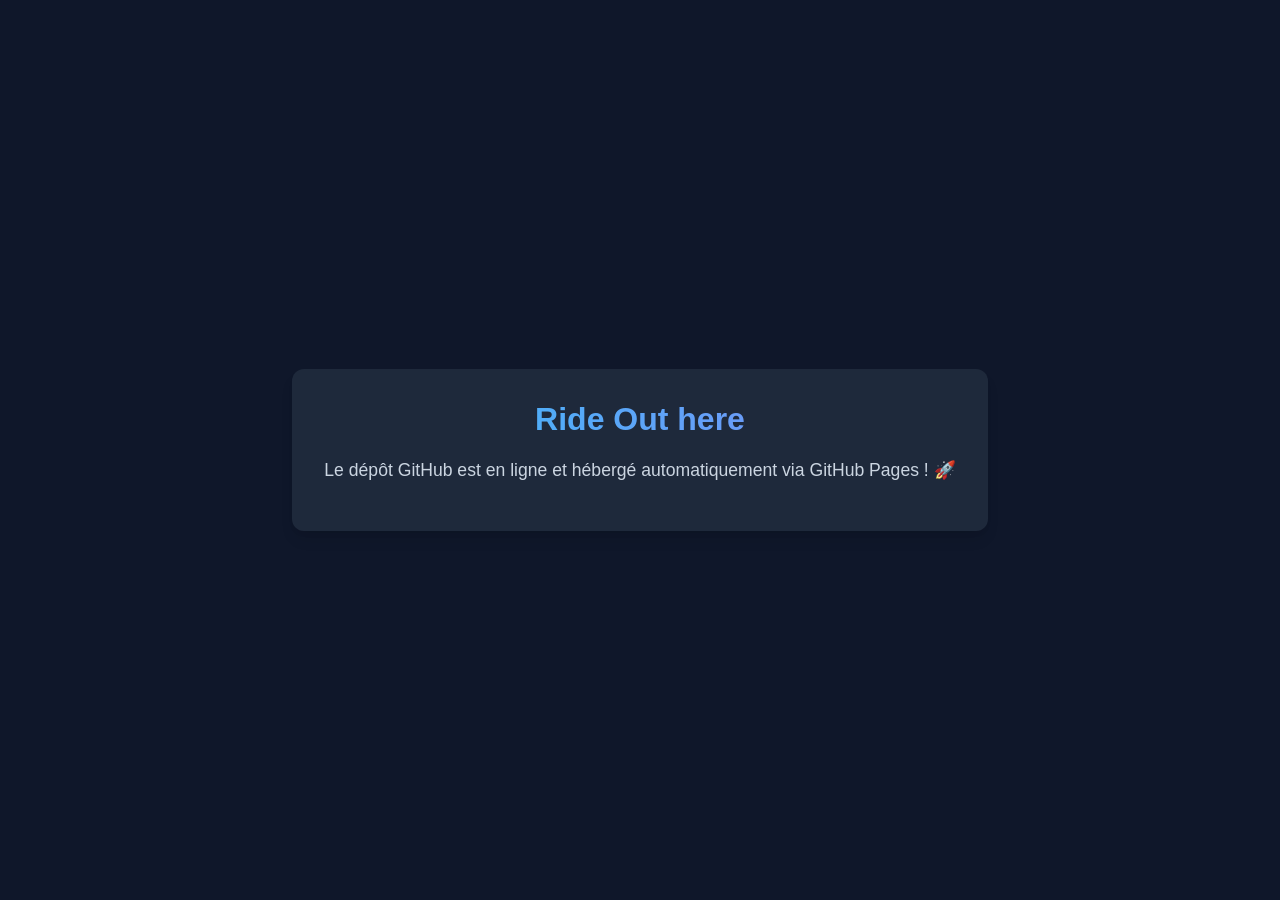
==== index.html @ 1178aa66 "Initialisation de GitHub Pages et d'une page d'accueil" ====
<!DOCTYPE html>
<html lang="fr">
<head>
    <meta charset="UTF-8">
    <meta name="viewport" content="width=device-width, initial-scale=1.0">
    <title>Ride Out here</title>
    <style>
        body {
            font-family: -apple-system, BlinkMacSystemFont, "Segoe UI", Roboto, Helvetica, Arial, sans-serif;
            display: flex;
            justify-content: center;
            align-items: center;
            height: 100vh;
            margin: 0;
            background-color: #0f172a;
            color: #f8fafc;
        }
        .container {
            text-align: center;
            padding: 2rem;
            background: #1e293b;
            border-radius: 12px;
            box-shadow: 0 10px 15px -3px rgba(0, 0, 0, 0.1), 0 4px 6px -2px rgba(0, 0, 0, 0.05);
        }
        h1 {
            margin-top: 0;
            background: linear-gradient(to right, #38bdf8, #818cf8);
            -webkit-background-clip: text;
            -webkit-text-fill-color: transparent;
        }
        p {
            color: #cbd5e1;
            font-size: 1.1rem;
        }
    </style>
</head>
<body>
    <div class="container">
        <h1>Ride Out here</h1>
        <p>Le dépôt GitHub est en ligne et hébergé automatiquement via GitHub Pages ! 🚀</p>
    </div>
</body>
</html>
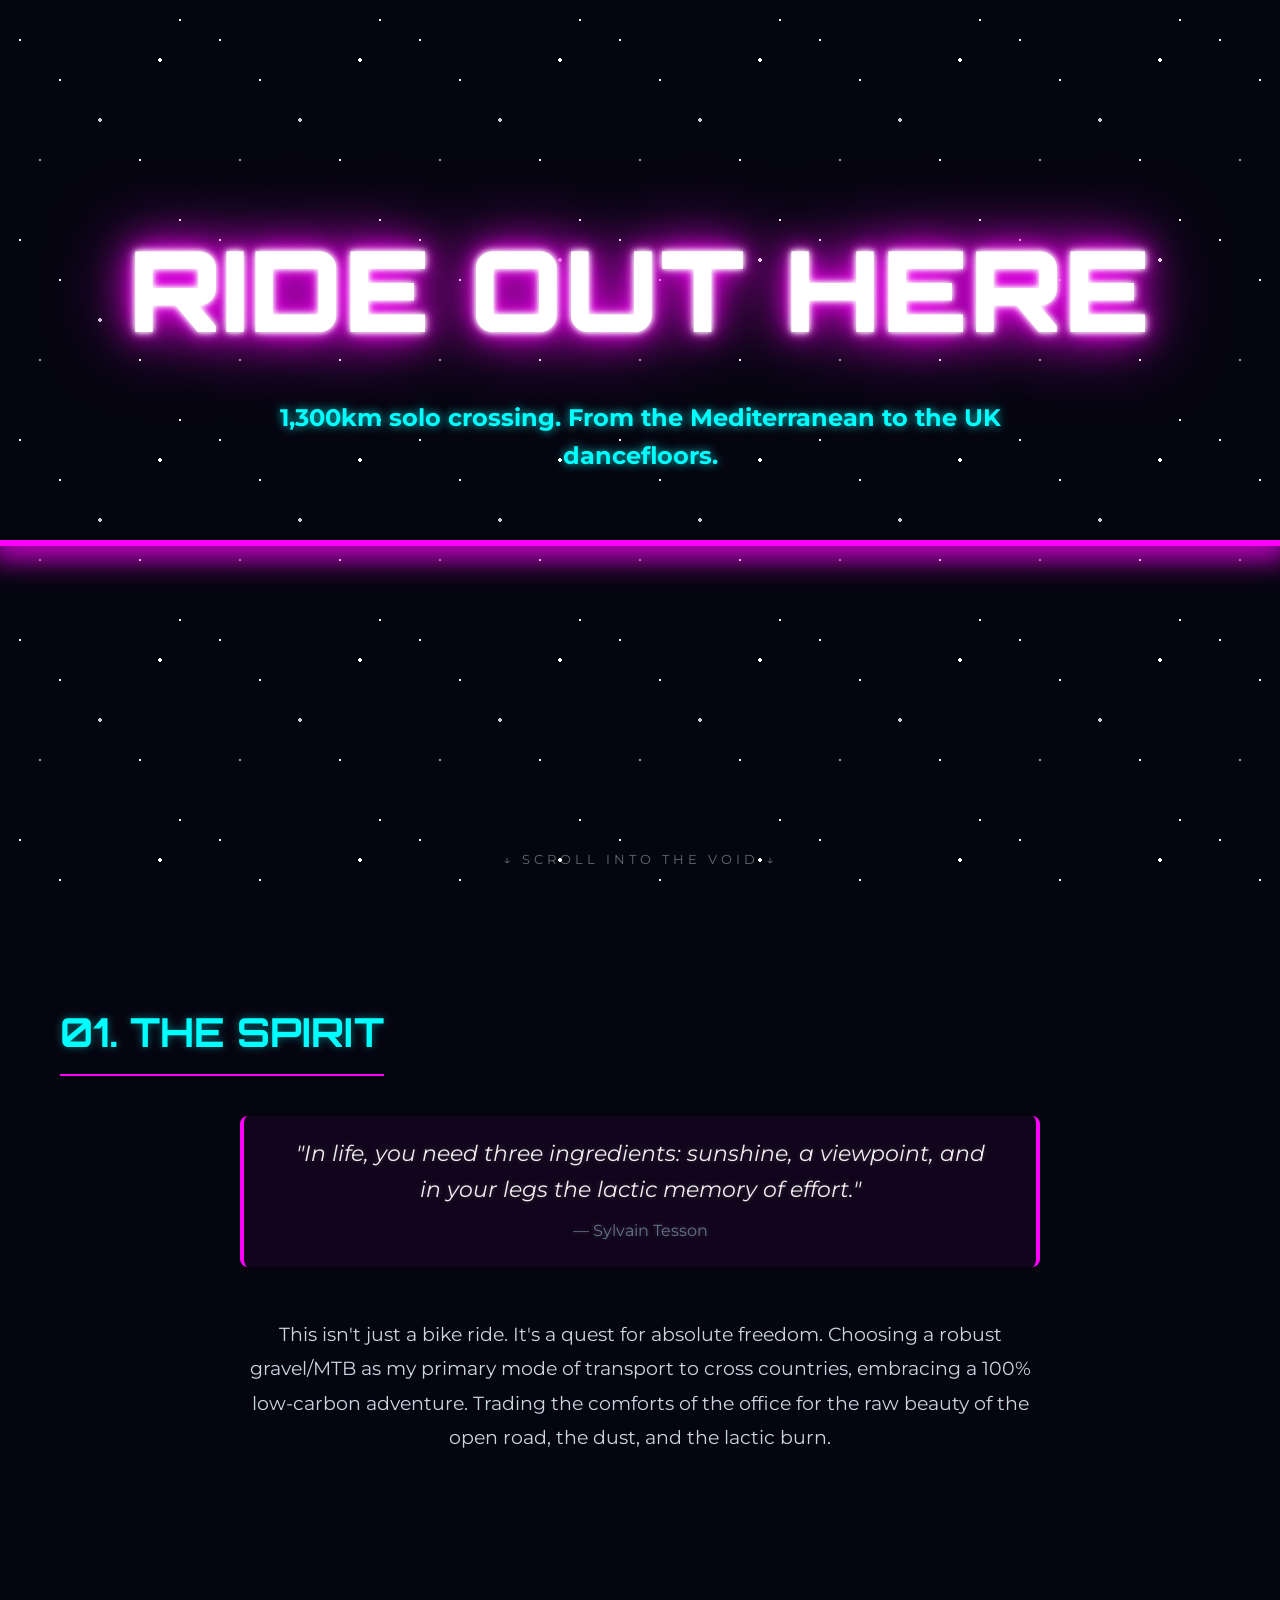
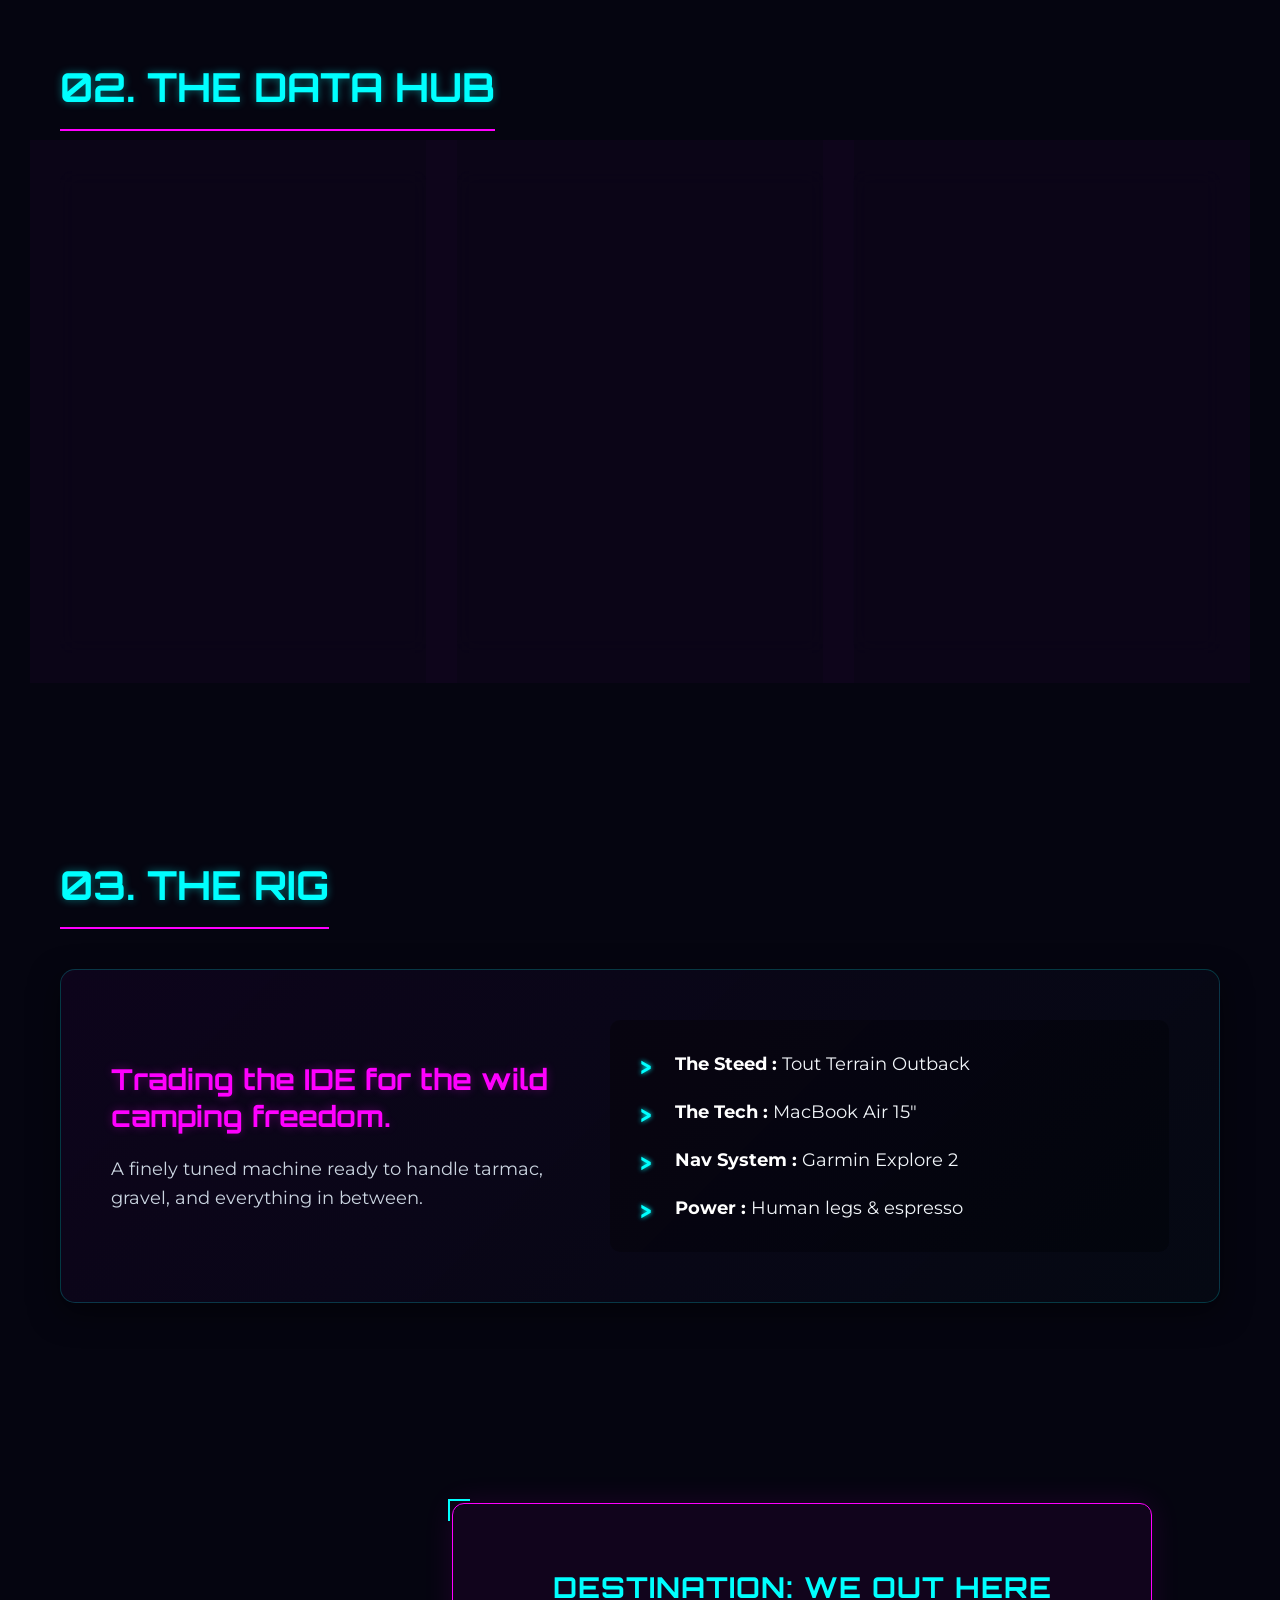
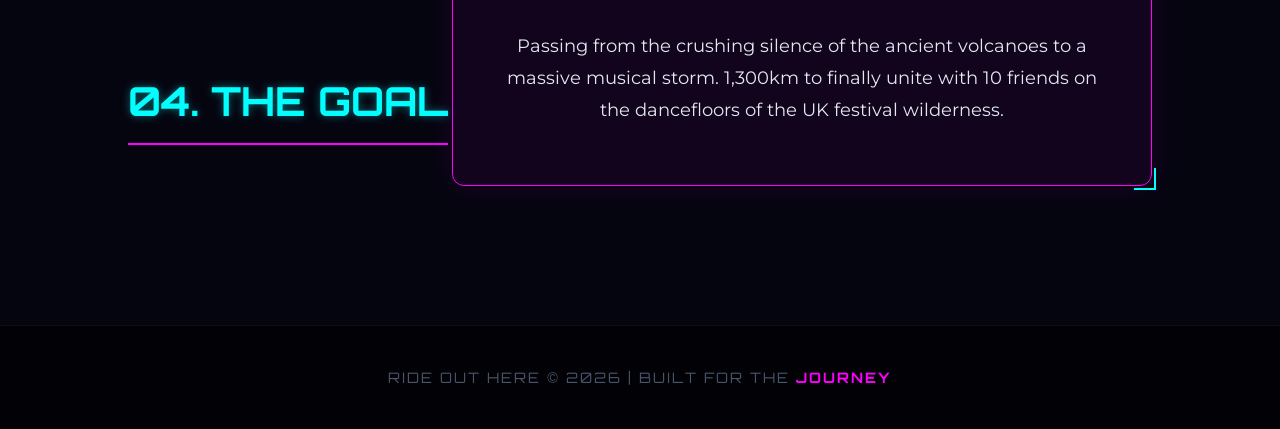
==== commit 9e34c4c4: "feat: implémentation Synthwave Master Prompt & iframe Polarsteps" ====
--- a/index.html
+++ b/index.html
@@ -3,41 +3,523 @@
 <head>
     <meta charset="UTF-8">
     <meta name="viewport" content="width=device-width, initial-scale=1.0">
-    <title>Ride Out here</title>
+    <title>Ride Out Here | 1300km Solo Crossing</title>
+    <!-- Google Fonts pour le style Retro/Néon -->
+    <link rel="preconnect" href="https://fonts.googleapis.com">
+    <link rel="preconnect" href="https://fonts.gstatic.com" crossorigin>
+    <link href="https://fonts.googleapis.com/css2?family=Montserrat:ital,wght@0,700;0,900;1,400&family=Orbitron:wght@400;700;900&display=swap" rel="stylesheet">
     <style>
+        :root {
+            --neon-pink: #ff00ff;
+            --neon-cyan: #00ffff;
+            --dark-bg: #050510;
+            --glass-bg: rgba(20, 5, 35, 0.4);
+            --glass-border: rgba(255, 0, 255, 0.3);
+        }
+
+        * {
+            box-sizing: border-box;
+            margin: 0;
+            padding: 0;
+        }
+
         body {
-            font-family: -apple-system, BlinkMacSystemFont, "Segoe UI", Roboto, Helvetica, Arial, sans-serif;
+            background-color: var(--dark-bg);
+            color: #fff;
+            font-family: 'Montserrat', sans-serif;
+            overflow-x: hidden;
+            line-height: 1.6;
+        }
+
+        /* --- ARRIÈRE-PLAN ÉTOILÉ --- */
+        .stars {
+            position: fixed;
+            top: 0; left: 0; right: 0; bottom: 0;
+            z-index: -2;
+            background: var(--dark-bg);
+            background-image: 
+                radial-gradient(1px 1px at 10% 20%, white 100%, transparent),
+                radial-gradient(1px 1px at 30% 40%, white 100%, transparent),
+                radial-gradient(2px 2px at 50% 60%, rgba(255,255,255,0.8) 100%, transparent),
+                radial-gradient(1px 1px at 70% 80%, white 100%, transparent),
+                radial-gradient(1.5px 1.5px at 90% 10%, white 100%, transparent),
+                radial-gradient(1px 1px at 20% 80%, rgba(255,255,255,0.6) 100%, transparent),
+                radial-gradient(2px 2px at 80% 30%, white 100%, transparent);
+            background-size: 200px 200px;
+        }
+
+        /* --- HERO SECTION --- */
+        .hero {
+            position: relative;
+            height: 100vh;
+            display: flex;
+            flex-direction: column;
+            justify-content: center;
+            align-items: center;
+            text-align: center;
+            overflow: hidden;
+        }
+
+        /* GRILLE SYNTHWAVE */
+        .grid-container {
+            position: absolute;
+            bottom: 0;
+            left: 0;
+            width: 100%;
+            height: 40vh;
+            perspective: 800px;
+            z-index: -1;
+            overflow: hidden;
+        }
+
+        .grid {
+            position: absolute;
+            bottom: -50%;
+            left: -50%;
+            width: 200%;
+            height: 200%;
+            background-image: 
+                linear-gradient(rgba(255, 0, 255, 0.4) 1px, transparent 1px),
+                linear-gradient(90deg, rgba(0, 255, 255, 0.3) 1px, transparent 1px);
+            background-size: 50px 50px;
+            transform: rotateX(75deg);
+            transform-origin: top center;
+            animation: moveGrid 3s linear infinite;
+        }
+
+        .horizon-glow {
+            position: absolute;
+            top: 0;
+            left: 0;
+            width: 100%;
+            height: 6px;
+            background: var(--neon-pink);
+            box-shadow: 0 0 30px 10px var(--neon-pink);
+            z-index: 0;
+        }
+
+        @keyframes moveGrid {
+            0% { background-position: 0 0; }
+            100% { background-position: 0 50px; }
+        }
+
+        .hero-content {
+            z-index: 1;
+            padding: 0 20px;
+            margin-bottom: 25vh;
+        }
+
+        h1.neon-title {
+            font-family: 'Orbitron', sans-serif;
+            font-size: clamp(3rem, 10vw, 7rem);
+            font-weight: 900;
+            color: #fff;
+            text-transform: uppercase;
+            text-shadow: 
+                0 0 5px #fff,
+                0 0 10px #fff,
+                0 0 20px var(--neon-pink),
+                0 0 40px var(--neon-pink),
+                0 0 80px var(--neon-pink);
+            margin-bottom: 20px;
+            letter-spacing: 2px;
+        }
+
+        .hero-subtitle {
+            font-size: clamp(1rem, 2.5vw, 1.5rem);
+            color: var(--neon-cyan);
+            font-weight: 700;
+            text-shadow: 0 0 10px rgba(0, 255, 255, 0.8);
+            max-width: 800px;
+            margin: 0 auto;
+        }
+
+        .scroll-down {
+            position: absolute;
+            bottom: 30px;
+            color: rgba(255,255,255,0.4);
+            font-size: 0.8rem;
+            letter-spacing: 4px;
+            text-transform: uppercase;
+            animation: pulse 2s infinite;
+        }
+
+        @keyframes pulse {
+            0%, 100% { opacity: 0.3; }
+            50% { opacity: 1; color: var(--neon-cyan); }
+        }
+
+        /* --- SECTIONS GÉNÉRALES --- */
+        section {
+            padding: 100px 20px;
+            max-width: 1200px;
+            margin: 0 auto;
+            position: relative;
+            z-index: 1;
+        }
+
+        h2.section-title {
+            font-family: 'Orbitron', sans-serif;
+            font-size: 2.5rem;
+            color: var(--neon-cyan);
+            margin-bottom: 40px;
+            text-transform: uppercase;
+            border-bottom: 2px solid var(--neon-pink);
+            display: inline-block;
+            padding-bottom: 10px;
+            text-shadow: 0 0 8px rgba(0, 255, 255, 0.4);
+        }
+
+        /* --- 01. THE SPIRIT --- */
+        .quote {
+            font-size: 1.4rem;
+            font-style: italic;
+            text-align: center;
+            max-width: 800px;
+            margin: 0 auto 50px;
+            color: #eee;
+            border-left: 4px solid var(--neon-pink);
+            border-right: 4px solid var(--neon-pink);
+            padding: 20px 40px;
+            background: rgba(255,0,255,0.05);
+            text-shadow: 0 0 5px rgba(255,255,255,0.2);
+            border-radius: 8px;
+        }
+        
+        .spirit-text {
+            font-size: 1.2rem;
+            max-width: 800px;
+            margin: 0 auto;
+            text-align: center;
+            color: #cbd5e1;
+            line-height: 1.8;
+        }
+
+        /* --- 02. THE DATA HUB --- */
+        .hub-grid {
+            display: grid;
+            grid-template-columns: repeat(auto-fit, minmax(320px, 1fr));
+            gap: 30px;
+        }
+
+        .hub-card {
+            background: var(--glass-bg);
+            border: 1px solid var(--glass-border);
+            border-radius: 12px;
+            padding: 25px;
+            backdrop-filter: blur(10px);
+            -webkit-backdrop-filter: blur(10px);
+            box-shadow: 0 0 20px rgba(0, 0, 0, 0.5), inset 0 0 10px rgba(255, 0, 255, 0.05);
+            transition: transform 0.3s ease, border-color 0.3s ease, box-shadow 0.3s ease;
+            display: flex;
+            flex-direction: column;
+            align-items: center;
+        }
+
+        .hub-card:hover {
+            transform: translateY(-5px);
+            border-color: var(--neon-cyan);
+            box-shadow: 0 0 20px rgba(0, 255, 255, 0.2), inset 0 0 15px rgba(0, 255, 255, 0.1);
+        }
+
+        .hub-card h3 {
+            color: #fff;
+            font-family: 'Orbitron', sans-serif;
+            margin-bottom: 5px;
+            font-size: 1.3rem;
+            letter-spacing: 1px;
+        }
+
+        .hub-card p {
+            color: var(--neon-cyan);
+            margin-bottom: 20px;
+            font-size: 0.85rem;
+            text-transform: uppercase;
+            letter-spacing: 2px;
+        }
+
+        .embed-container {
+            width: 100%;
+            height: 350px;
+            background: rgba(0,0,0,0.6);
+            border-radius: 8px;
+            border: 1px dashed rgba(255,255,255,0.2);
             display: flex;
             justify-content: center;
             align-items: center;
-            height: 100vh;
-            margin: 0;
-            background-color: #0f172a;
-            color: #f8fafc;
-        }
-        .container {
-            text-align: center;
-            padding: 2rem;
-            background: #1e293b;
-            border-radius: 12px;
-            box-shadow: 0 10px 15px -3px rgba(0, 0, 0, 0.1), 0 4px 6px -2px rgba(0, 0, 0, 0.05);
-        }
-        h1 {
-            margin-top: 0;
-            background: linear-gradient(to right, #38bdf8, #818cf8);
-            -webkit-background-clip: text;
-            -webkit-text-fill-color: transparent;
-        }
-        p {
+            color: #666;
+            font-family: 'Orbitron', sans-serif;
+            text-transform: uppercase;
+            font-size: 0.9rem;
+            position: relative;
+            overflow: hidden;
+        }
+
+        .embed-container::after {
+            content: '';
+            position: absolute;
+            top: 0; left: -100%;
+            width: 50%; height: 100%;
+            background: linear-gradient(to right, transparent, rgba(255,255,255,0.05), transparent);
+            transform: skewX(-20deg);
+            animation: shine 3s infinite;
+        }
+
+        @keyframes shine {
+            100% { left: 200%; }
+        }
+
+        /* --- 03. THE SETUP --- */
+        .setup-container {
+            display: flex;
+            flex-wrap: wrap;
+            gap: 40px;
+            align-items: center;
+            background: linear-gradient(135deg, rgba(20,5,35,0.6) 0%, rgba(5,10,20,0.8) 100%);
+            border: 1px solid rgba(0, 255, 255, 0.2);
+            padding: 50px;
+            border-radius: 15px;
+            box-shadow: 0 10px 30px rgba(0,0,0,0.5);
+        }
+
+        .setup-intro {
+            flex: 1 1 300px;
+        }
+
+        .setup-intro h3 {
+            font-family: 'Orbitron', sans-serif;
+            font-size: 1.8rem;
+            color: var(--neon-pink);
+            margin-bottom: 20px;
+            text-shadow: 0 0 10px rgba(255,0,255,0.3);
+            line-height: 1.3;
+        }
+
+        .setup-intro p {
             color: #cbd5e1;
             font-size: 1.1rem;
+        }
+
+        .setup-list {
+            flex: 1 1 400px;
+            list-style: none;
+            background: rgba(0,0,0,0.3);
+            padding: 30px;
+            border-radius: 10px;
+        }
+
+        .setup-list li {
+            font-size: 1.1rem;
+            margin-bottom: 20px;
+            padding-left: 35px;
+            position: relative;
+            color: #f1f5f9;
+        }
+        
+        .setup-list li:last-child {
+            margin-bottom: 0;
+        }
+
+        .setup-list li::before {
+            content: '>';
+            position: absolute;
+            left: 0;
+            top: -2px;
+            color: var(--neon-cyan);
+            font-family: 'Orbitron', sans-serif;
+            font-weight: bold;
+            font-size: 1.4rem;
+            text-shadow: 0 0 5px var(--neon-cyan);
+        }
+
+        .setup-list strong {
+            color: #fff;
+        }
+
+        /* --- 04. THE GOAL --- */
+        .goal-section {
+            text-align: center;
+            padding-bottom: 120px;
+        }
+
+        .goal-card {
+            display: inline-block;
+            background: rgba(255,0,255,0.05);
+            padding: 60px 40px;
+            border-radius: 12px;
+            border: 1px solid var(--neon-pink);
+            max-width: 700px;
+            position: relative;
+            box-shadow: 0 0 30px rgba(255,0,255,0.1);
+        }
+
+        .goal-card::before, .goal-card::after {
+            content: '';
+            position: absolute;
+            width: 20px; height: 20px;
+            border: 2px solid var(--neon-cyan);
+        }
+
+        .goal-card::before {
+            top: -5px; left: -5px;
+            border-right: none;
+            border-bottom: none;
+        }
+
+        .goal-card::after {
+            bottom: -5px; right: -5px;
+            border-left: none;
+            border-top: none;
+        }
+
+        .goal-card h3 {
+            font-family: 'Orbitron', sans-serif;
+            color: var(--neon-cyan);
+            font-size: 1.8rem;
+            margin-bottom: 20px;
+            text-transform: uppercase;
+            letter-spacing: 1px;
+        }
+
+        .goal-card p {
+            font-size: 1.1rem;
+            color: #e2e8f0;
+            line-height: 1.8;
+        }
+
+        /* --- FOOTER --- */
+        footer {
+            text-align: center;
+            padding: 40px 20px;
+            border-top: 1px solid rgba(255,255,255,0.05);
+            background: #020106;
+            position: relative;
+            z-index: 1;
+        }
+
+        footer p {
+            color: #475569;
+            font-size: 0.9rem;
+            font-family: 'Orbitron', sans-serif;
+            text-transform: uppercase;
+            letter-spacing: 2px;
+        }
+
+        footer .glitch {
+            color: var(--neon-pink);
+            font-weight: bold;
+            position: relative;
+            display: inline-block;
+        }
+
+        /* --- RESPONSIVE --- */
+        @media (max-width: 768px) {
+            h1.neon-title { font-size: 2.8rem; }
+            .hero-subtitle { font-size: 1rem; padding: 0 10px; }
+            .quote { font-size: 1.1rem; padding: 15px; border-right: none; border-left: 3px solid var(--neon-pink); }
+            .setup-container { padding: 30px 20px; }
+            .goal-card { padding: 40px 20px; }
+            h2.section-title { font-size: 2rem; }
         }
     </style>
 </head>
 <body>
-    <div class="container">
-        <h1>Ride Out here</h1>
-        <p>Le dépôt GitHub est en ligne et hébergé automatiquement via GitHub Pages ! 🚀</p>
-    </div>
+
+    <!-- Fond Étoilé -->
+    <div class="stars"></div>
+
+    <!-- 0. HERO SECTION -->
+    <header class="hero">
+        <div class="hero-content">
+            <h1 class="neon-title">Ride Out Here</h1>
+            <p class="hero-subtitle">1,300km solo crossing. From the Mediterranean to the UK dancefloors.</p>
+        </div>
+        
+        <div class="grid-container">
+            <div class="grid"></div>
+            <div class="horizon-glow"></div>
+        </div>
+
+        <div class="scroll-down">↓ Scroll into the void ↓</div>
+    </header>
+
+    <!-- 1. THE SPIRIT -->
+    <section id="spirit">
+        <h2 class="section-title">01. The Spirit</h2>
+        <div class="quote">
+            "In life, you need three ingredients: sunshine, a viewpoint, and in your legs the lactic memory of effort."
+            <br><span style="font-size: 1rem; color: #64748b; font-style: normal; display: inline-block; margin-top: 10px;">— Sylvain Tesson</span>
+        </div>
+        <p class="spirit-text">
+            This isn't just a bike ride. It's a quest for absolute freedom. Choosing a robust gravel/MTB as my primary mode of transport to cross countries, 
+            embracing a 100% low-carbon adventure. Trading the comforts of the office for the raw beauty of the open road, the dust, and the lactic burn.
+        </p>
+    </section>
+
+    <!-- 2. THE DATA HUB -->
+    <section id="data-hub">
+        <h2 class="section-title">02. The Data Hub</h2>
+        <div class="hub-grid">
+            
+            <div class="hub-card">
+                <h3>Live Map</h3>
+                <p>The Journey & Photos</p>
+                <div class="embed-container" style="padding: 0; overflow: hidden; justify-content: stretch; align-items: stretch;">
+                    <iframe width="100%" height="100%" src="https://www.polarsteps.com/LudovicBourgoin/25395523-ride-out-here/embed" style="border:none; border-radius: 8px;" allowfullscreen></iframe>
+                </div>
+            </div>
+
+            <div class="hub-card">
+                <h3>The Route</h3>
+                <p>Tactical Planning</p>
+                <div class="embed-container">
+                    [ Komoot Iframe ]
+                </div>
+            </div>
+
+            <div class="hub-card">
+                <h3>Telemetry</h3>
+                <p>Lactic Data</p>
+                <div class="embed-container">
+                    [ Strava Iframe ]
+                </div>
+            </div>
+
+        </div>
+    </section>
+
+    <!-- 3. THE SETUP -->
+    <section id="rig">
+        <h2 class="section-title">03. The Rig</h2>
+        <div class="setup-container">
+            <div class="setup-intro">
+                <h3>Trading the IDE for the wild camping freedom.</h3>
+                <p>A finely tuned machine ready to handle tarmac, gravel, and everything in between.</p>
+            </div>
+            <ul class="setup-list">
+                <li><strong>The Steed :</strong> Tout Terrain Outback</li>
+                <li><strong>The Tech :</strong> MacBook Air 15"</li>
+                <li><strong>Nav System :</strong> Garmin Explore 2</li>
+                <li><strong>Power :</strong> Human legs & espresso</li>
+            </ul>
+        </div>
+    </section>
+
+    <!-- 4. THE GOAL -->
+    <section id="goal" class="goal-section">
+        <h2 class="section-title" style="margin-bottom: 60px;">04. The Goal</h2>
+        <div class="goal-card">
+            <h3>Destination: We Out Here</h3>
+            <p>
+                Passing from the crushing silence of the ancient volcanoes to a massive musical storm. 
+                1,300km to finally unite with 10 friends on the dancefloors of the UK festival wilderness.
+            </p>
+        </div>
+    </section>
+
+    <footer>
+        <p>Ride Out Here © 2026 | Built for the <span class="glitch">journey</span></p>
+    </footer>
+
 </body>
 </html>
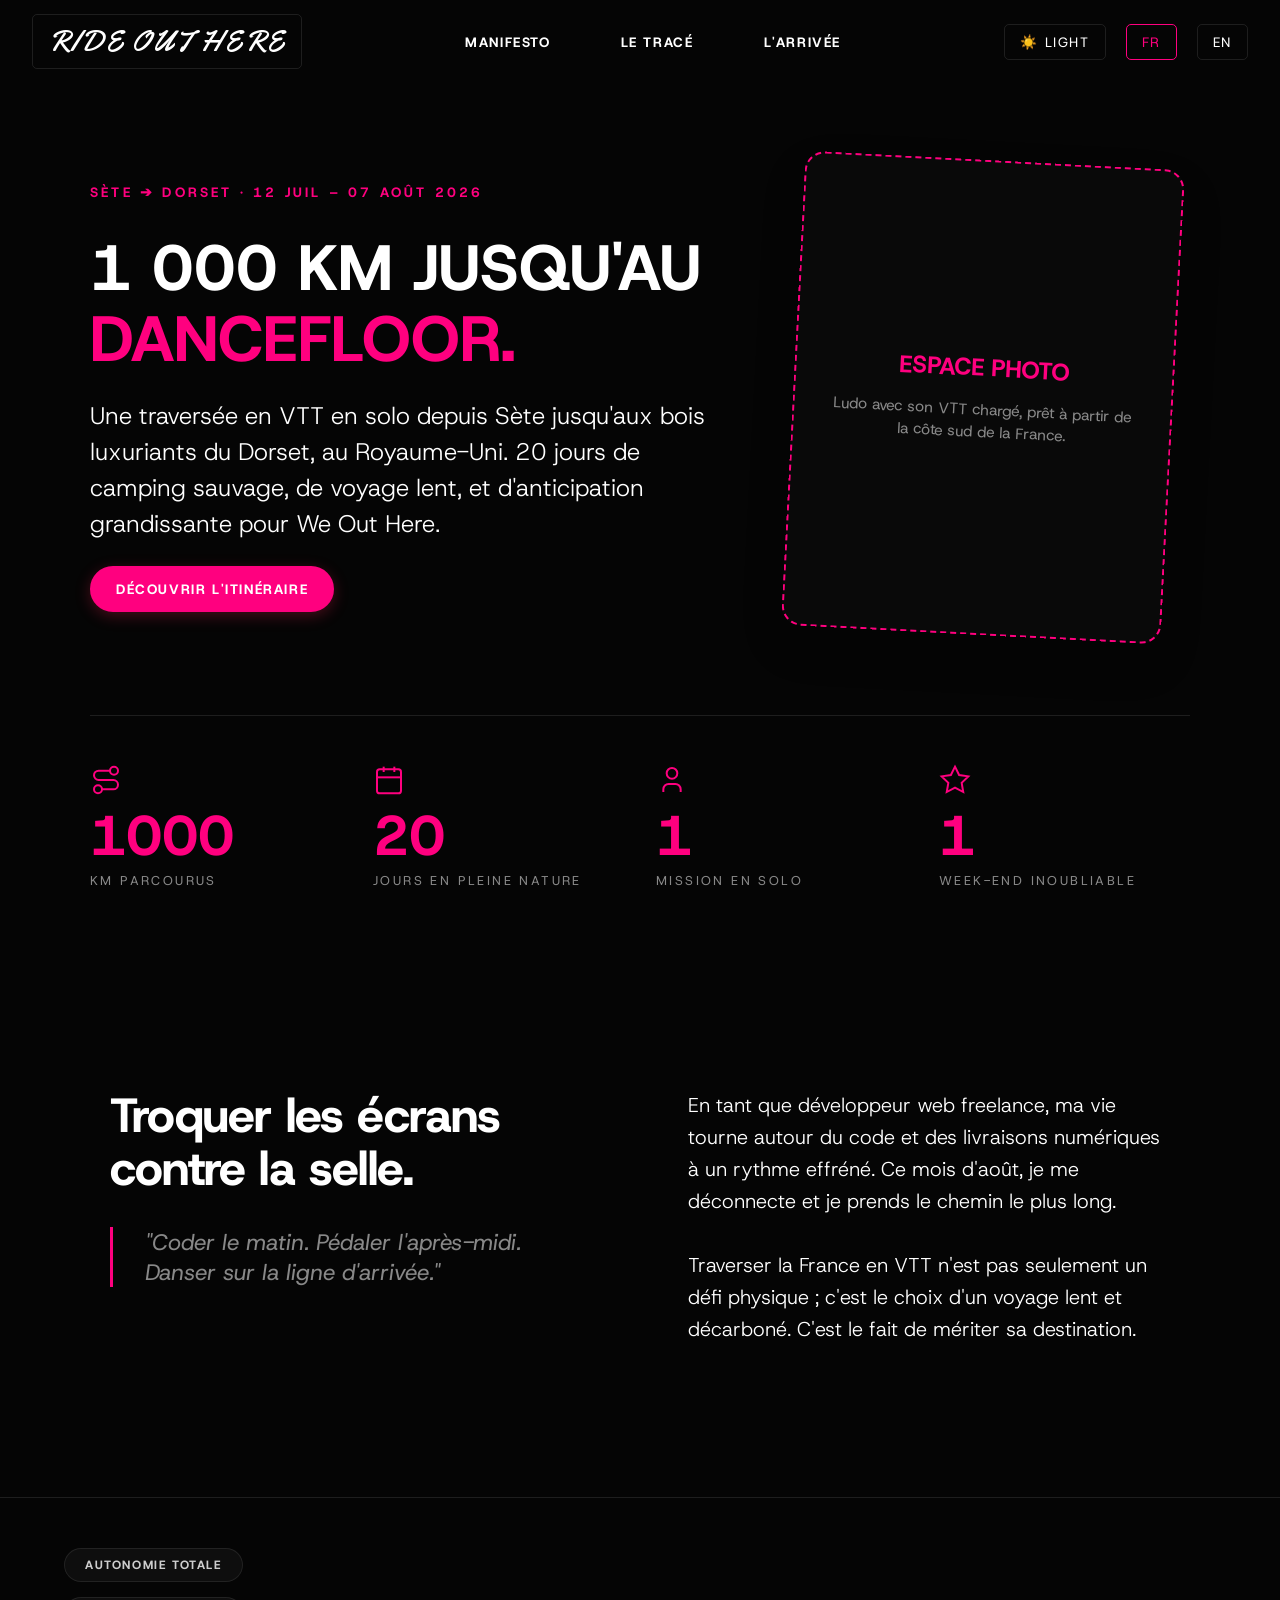
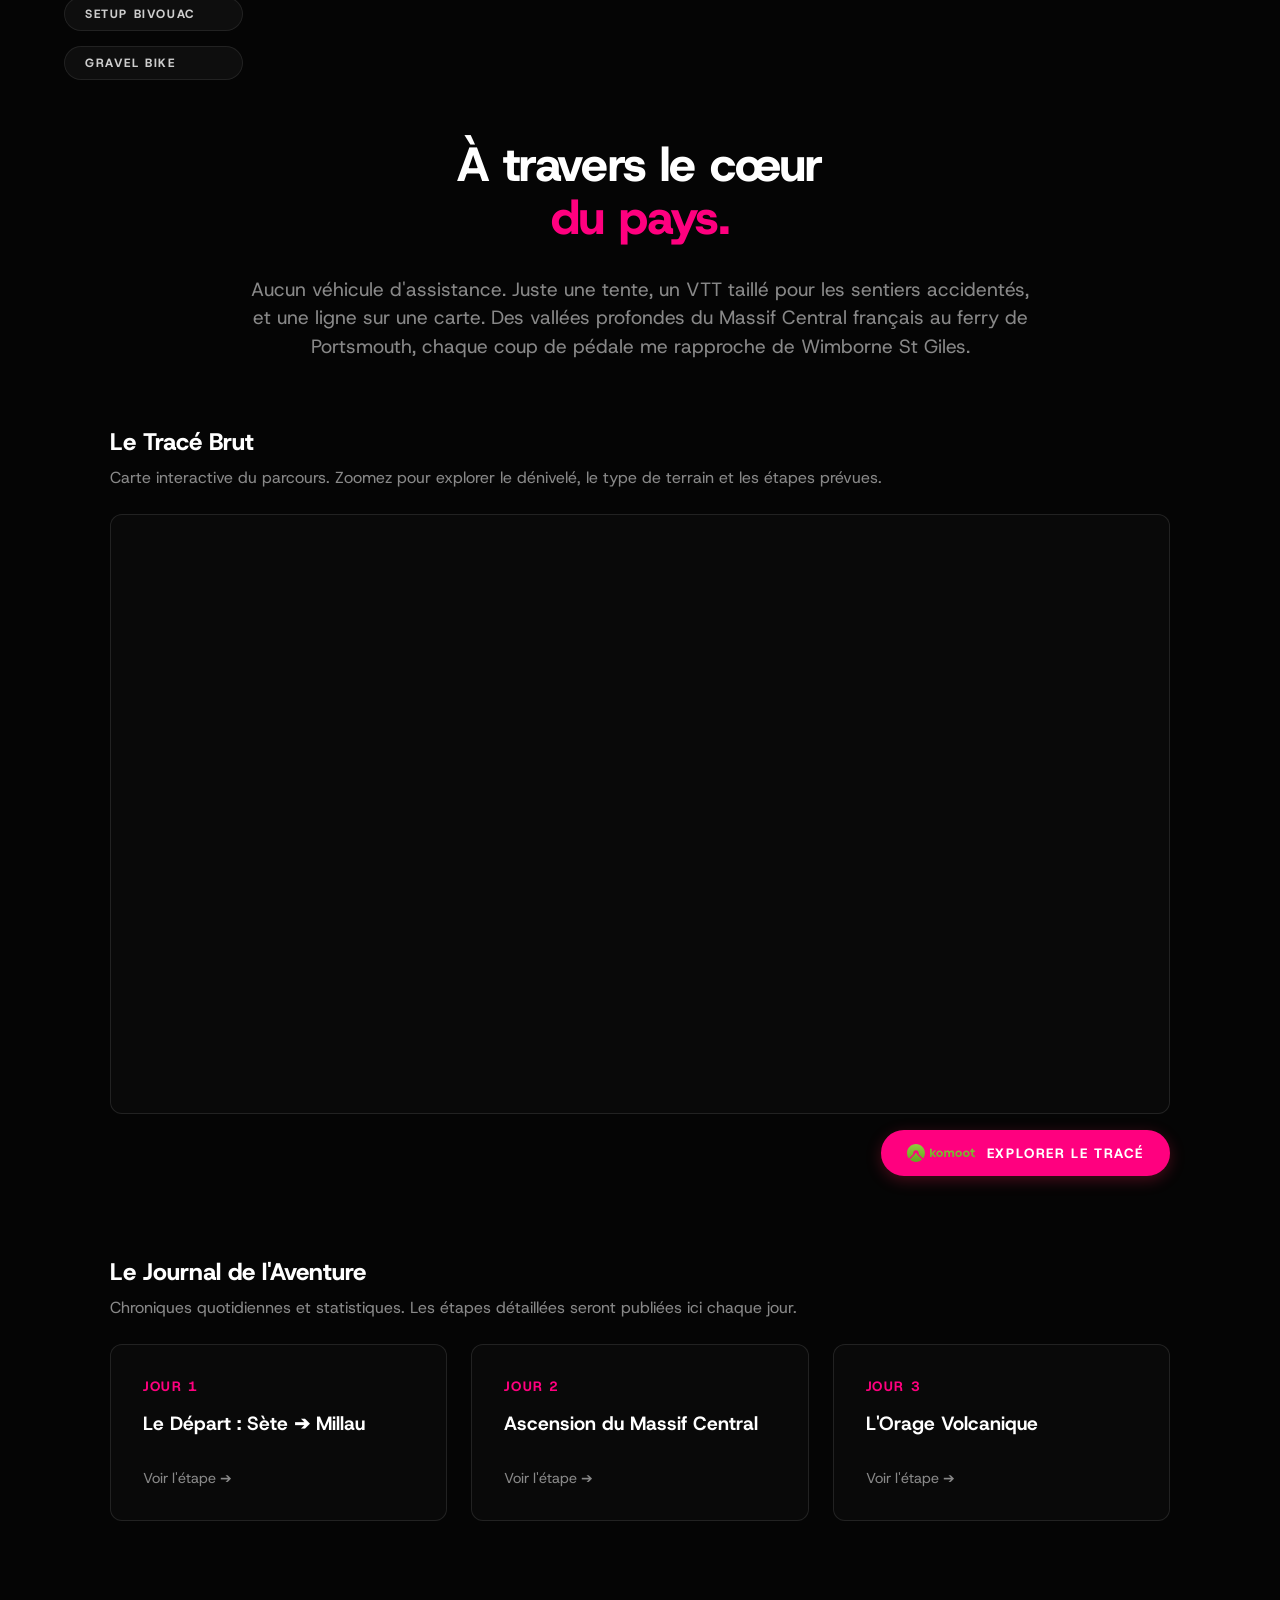
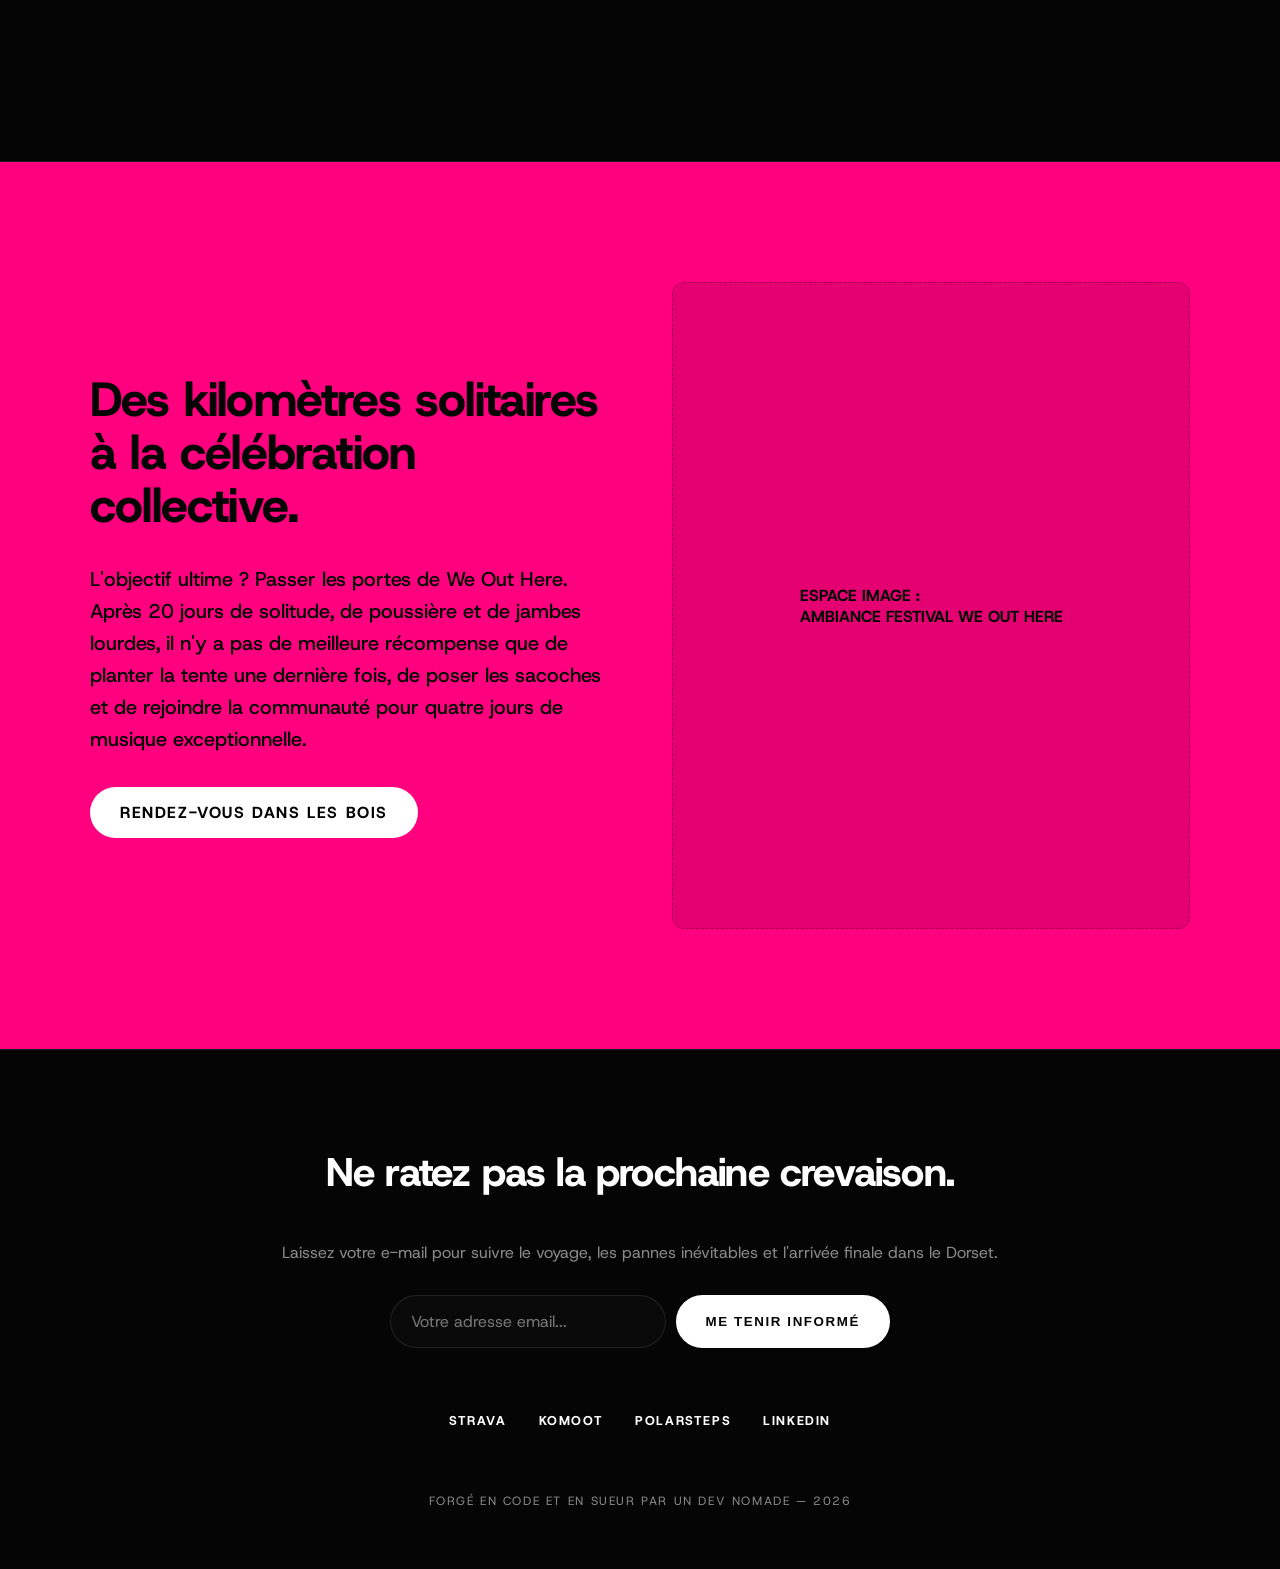
==== commit 8beaaea1: "Refactor: update copywriting to We Out Here vibes, add smooth scroll navbar, remove reveal animation" ====
--- a/index.html
+++ b/index.html
@@ -1,525 +1,186 @@
 <!DOCTYPE html>
-<html lang="fr">
+<html lang="fr" data-theme="dark">
 <head>
     <meta charset="UTF-8">
     <meta name="viewport" content="width=device-width, initial-scale=1.0">
-    <title>Ride Out Here | 1300km Solo Crossing</title>
-    <!-- Google Fonts pour le style Retro/Néon -->
+    <title>Ride Out Here | De Sète au Royaume-Uni</title>
     <link rel="preconnect" href="https://fonts.googleapis.com">
     <link rel="preconnect" href="https://fonts.gstatic.com" crossorigin>
-    <link href="https://fonts.googleapis.com/css2?family=Montserrat:ital,wght@0,700;0,900;1,400&family=Orbitron:wght@400;700;900&display=swap" rel="stylesheet">
-    <style>
-        :root {
-            --neon-pink: #ff00ff;
-            --neon-cyan: #00ffff;
-            --dark-bg: #050510;
-            --glass-bg: rgba(20, 5, 35, 0.4);
-            --glass-border: rgba(255, 0, 255, 0.3);
-        }
-
-        * {
-            box-sizing: border-box;
-            margin: 0;
-            padding: 0;
-        }
-
-        body {
-            background-color: var(--dark-bg);
-            color: #fff;
-            font-family: 'Montserrat', sans-serif;
-            overflow-x: hidden;
-            line-height: 1.6;
-        }
-
-        /* --- ARRIÈRE-PLAN ÉTOILÉ --- */
-        .stars {
-            position: fixed;
-            top: 0; left: 0; right: 0; bottom: 0;
-            z-index: -2;
-            background: var(--dark-bg);
-            background-image: 
-                radial-gradient(1px 1px at 10% 20%, white 100%, transparent),
-                radial-gradient(1px 1px at 30% 40%, white 100%, transparent),
-                radial-gradient(2px 2px at 50% 60%, rgba(255,255,255,0.8) 100%, transparent),
-                radial-gradient(1px 1px at 70% 80%, white 100%, transparent),
-                radial-gradient(1.5px 1.5px at 90% 10%, white 100%, transparent),
-                radial-gradient(1px 1px at 20% 80%, rgba(255,255,255,0.6) 100%, transparent),
-                radial-gradient(2px 2px at 80% 30%, white 100%, transparent);
-            background-size: 200px 200px;
-        }
-
-        /* --- HERO SECTION --- */
-        .hero {
-            position: relative;
-            height: 100vh;
-            display: flex;
-            flex-direction: column;
-            justify-content: center;
-            align-items: center;
-            text-align: center;
-            overflow: hidden;
-        }
-
-        /* GRILLE SYNTHWAVE */
-        .grid-container {
-            position: absolute;
-            bottom: 0;
-            left: 0;
-            width: 100%;
-            height: 40vh;
-            perspective: 800px;
-            z-index: -1;
-            overflow: hidden;
-        }
-
-        .grid {
-            position: absolute;
-            bottom: -50%;
-            left: -50%;
-            width: 200%;
-            height: 200%;
-            background-image: 
-                linear-gradient(rgba(255, 0, 255, 0.4) 1px, transparent 1px),
-                linear-gradient(90deg, rgba(0, 255, 255, 0.3) 1px, transparent 1px);
-            background-size: 50px 50px;
-            transform: rotateX(75deg);
-            transform-origin: top center;
-            animation: moveGrid 3s linear infinite;
-        }
-
-        .horizon-glow {
-            position: absolute;
-            top: 0;
-            left: 0;
-            width: 100%;
-            height: 6px;
-            background: var(--neon-pink);
-            box-shadow: 0 0 30px 10px var(--neon-pink);
-            z-index: 0;
-        }
-
-        @keyframes moveGrid {
-            0% { background-position: 0 0; }
-            100% { background-position: 0 50px; }
-        }
-
-        .hero-content {
-            z-index: 1;
-            padding: 0 20px;
-            margin-bottom: 25vh;
-        }
-
-        h1.neon-title {
-            font-family: 'Orbitron', sans-serif;
-            font-size: clamp(3rem, 10vw, 7rem);
-            font-weight: 900;
-            color: #fff;
-            text-transform: uppercase;
-            text-shadow: 
-                0 0 5px #fff,
-                0 0 10px #fff,
-                0 0 20px var(--neon-pink),
-                0 0 40px var(--neon-pink),
-                0 0 80px var(--neon-pink);
-            margin-bottom: 20px;
-            letter-spacing: 2px;
-        }
-
-        .hero-subtitle {
-            font-size: clamp(1rem, 2.5vw, 1.5rem);
-            color: var(--neon-cyan);
-            font-weight: 700;
-            text-shadow: 0 0 10px rgba(0, 255, 255, 0.8);
-            max-width: 800px;
-            margin: 0 auto;
-        }
-
-        .scroll-down {
-            position: absolute;
-            bottom: 30px;
-            color: rgba(255,255,255,0.4);
-            font-size: 0.8rem;
-            letter-spacing: 4px;
-            text-transform: uppercase;
-            animation: pulse 2s infinite;
-        }
-
-        @keyframes pulse {
-            0%, 100% { opacity: 0.3; }
-            50% { opacity: 1; color: var(--neon-cyan); }
-        }
-
-        /* --- SECTIONS GÉNÉRALES --- */
-        section {
-            padding: 100px 20px;
-            max-width: 1200px;
-            margin: 0 auto;
-            position: relative;
-            z-index: 1;
-        }
-
-        h2.section-title {
-            font-family: 'Orbitron', sans-serif;
-            font-size: 2.5rem;
-            color: var(--neon-cyan);
-            margin-bottom: 40px;
-            text-transform: uppercase;
-            border-bottom: 2px solid var(--neon-pink);
-            display: inline-block;
-            padding-bottom: 10px;
-            text-shadow: 0 0 8px rgba(0, 255, 255, 0.4);
-        }
-
-        /* --- 01. THE SPIRIT --- */
-        .quote {
-            font-size: 1.4rem;
-            font-style: italic;
-            text-align: center;
-            max-width: 800px;
-            margin: 0 auto 50px;
-            color: #eee;
-            border-left: 4px solid var(--neon-pink);
-            border-right: 4px solid var(--neon-pink);
-            padding: 20px 40px;
-            background: rgba(255,0,255,0.05);
-            text-shadow: 0 0 5px rgba(255,255,255,0.2);
-            border-radius: 8px;
-        }
-        
-        .spirit-text {
-            font-size: 1.2rem;
-            max-width: 800px;
-            margin: 0 auto;
-            text-align: center;
-            color: #cbd5e1;
-            line-height: 1.8;
-        }
-
-        /* --- 02. THE DATA HUB --- */
-        .hub-grid {
-            display: grid;
-            grid-template-columns: repeat(auto-fit, minmax(320px, 1fr));
-            gap: 30px;
-        }
-
-        .hub-card {
-            background: var(--glass-bg);
-            border: 1px solid var(--glass-border);
-            border-radius: 12px;
-            padding: 25px;
-            backdrop-filter: blur(10px);
-            -webkit-backdrop-filter: blur(10px);
-            box-shadow: 0 0 20px rgba(0, 0, 0, 0.5), inset 0 0 10px rgba(255, 0, 255, 0.05);
-            transition: transform 0.3s ease, border-color 0.3s ease, box-shadow 0.3s ease;
-            display: flex;
-            flex-direction: column;
-            align-items: center;
-        }
-
-        .hub-card:hover {
-            transform: translateY(-5px);
-            border-color: var(--neon-cyan);
-            box-shadow: 0 0 20px rgba(0, 255, 255, 0.2), inset 0 0 15px rgba(0, 255, 255, 0.1);
-        }
-
-        .hub-card h3 {
-            color: #fff;
-            font-family: 'Orbitron', sans-serif;
-            margin-bottom: 5px;
-            font-size: 1.3rem;
-            letter-spacing: 1px;
-        }
-
-        .hub-card p {
-            color: var(--neon-cyan);
-            margin-bottom: 20px;
-            font-size: 0.85rem;
-            text-transform: uppercase;
-            letter-spacing: 2px;
-        }
-
-        .embed-container {
-            width: 100%;
-            height: 350px;
-            background: rgba(0,0,0,0.6);
-            border-radius: 8px;
-            border: 1px dashed rgba(255,255,255,0.2);
-            display: flex;
-            justify-content: center;
-            align-items: center;
-            color: #666;
-            font-family: 'Orbitron', sans-serif;
-            text-transform: uppercase;
-            font-size: 0.9rem;
-            position: relative;
-            overflow: hidden;
-        }
-
-        .embed-container::after {
-            content: '';
-            position: absolute;
-            top: 0; left: -100%;
-            width: 50%; height: 100%;
-            background: linear-gradient(to right, transparent, rgba(255,255,255,0.05), transparent);
-            transform: skewX(-20deg);
-            animation: shine 3s infinite;
-        }
-
-        @keyframes shine {
-            100% { left: 200%; }
-        }
-
-        /* --- 03. THE SETUP --- */
-        .setup-container {
-            display: flex;
-            flex-wrap: wrap;
-            gap: 40px;
-            align-items: center;
-            background: linear-gradient(135deg, rgba(20,5,35,0.6) 0%, rgba(5,10,20,0.8) 100%);
-            border: 1px solid rgba(0, 255, 255, 0.2);
-            padding: 50px;
-            border-radius: 15px;
-            box-shadow: 0 10px 30px rgba(0,0,0,0.5);
-        }
-
-        .setup-intro {
-            flex: 1 1 300px;
-        }
-
-        .setup-intro h3 {
-            font-family: 'Orbitron', sans-serif;
-            font-size: 1.8rem;
-            color: var(--neon-pink);
-            margin-bottom: 20px;
-            text-shadow: 0 0 10px rgba(255,0,255,0.3);
-            line-height: 1.3;
-        }
-
-        .setup-intro p {
-            color: #cbd5e1;
-            font-size: 1.1rem;
-        }
-
-        .setup-list {
-            flex: 1 1 400px;
-            list-style: none;
-            background: rgba(0,0,0,0.3);
-            padding: 30px;
-            border-radius: 10px;
-        }
-
-        .setup-list li {
-            font-size: 1.1rem;
-            margin-bottom: 20px;
-            padding-left: 35px;
-            position: relative;
-            color: #f1f5f9;
-        }
-        
-        .setup-list li:last-child {
-            margin-bottom: 0;
-        }
-
-        .setup-list li::before {
-            content: '>';
-            position: absolute;
-            left: 0;
-            top: -2px;
-            color: var(--neon-cyan);
-            font-family: 'Orbitron', sans-serif;
-            font-weight: bold;
-            font-size: 1.4rem;
-            text-shadow: 0 0 5px var(--neon-cyan);
-        }
-
-        .setup-list strong {
-            color: #fff;
-        }
-
-        /* --- 04. THE GOAL --- */
-        .goal-section {
-            text-align: center;
-            padding-bottom: 120px;
-        }
-
-        .goal-card {
-            display: inline-block;
-            background: rgba(255,0,255,0.05);
-            padding: 60px 40px;
-            border-radius: 12px;
-            border: 1px solid var(--neon-pink);
-            max-width: 700px;
-            position: relative;
-            box-shadow: 0 0 30px rgba(255,0,255,0.1);
-        }
-
-        .goal-card::before, .goal-card::after {
-            content: '';
-            position: absolute;
-            width: 20px; height: 20px;
-            border: 2px solid var(--neon-cyan);
-        }
-
-        .goal-card::before {
-            top: -5px; left: -5px;
-            border-right: none;
-            border-bottom: none;
-        }
-
-        .goal-card::after {
-            bottom: -5px; right: -5px;
-            border-left: none;
-            border-top: none;
-        }
-
-        .goal-card h3 {
-            font-family: 'Orbitron', sans-serif;
-            color: var(--neon-cyan);
-            font-size: 1.8rem;
-            margin-bottom: 20px;
-            text-transform: uppercase;
-            letter-spacing: 1px;
-        }
-
-        .goal-card p {
-            font-size: 1.1rem;
-            color: #e2e8f0;
-            line-height: 1.8;
-        }
-
-        /* --- FOOTER --- */
-        footer {
-            text-align: center;
-            padding: 40px 20px;
-            border-top: 1px solid rgba(255,255,255,0.05);
-            background: #020106;
-            position: relative;
-            z-index: 1;
-        }
-
-        footer p {
-            color: #475569;
-            font-size: 0.9rem;
-            font-family: 'Orbitron', sans-serif;
-            text-transform: uppercase;
-            letter-spacing: 2px;
-        }
-
-        footer .glitch {
-            color: var(--neon-pink);
-            font-weight: bold;
-            position: relative;
-            display: inline-block;
-        }
-
-        /* --- RESPONSIVE --- */
-        @media (max-width: 768px) {
-            h1.neon-title { font-size: 2.8rem; }
-            .hero-subtitle { font-size: 1rem; padding: 0 10px; }
-            .quote { font-size: 1.1rem; padding: 15px; border-right: none; border-left: 3px solid var(--neon-pink); }
-            .setup-container { padding: 30px 20px; }
-            .goal-card { padding: 40px 20px; }
-            h2.section-title { font-size: 2rem; }
-        }
-    </style>
+    <link href="https://fonts.googleapis.com/css2?family=Host+Grotesk:wght@300;400;500;800&family=Yellowtail&display=swap" rel="stylesheet">
+    <link rel="stylesheet" href="style.css">
+    <script src="app.js" defer></script>
 </head>
 <body>
 
-    <!-- Fond Étoilé -->
-    <div class="stars"></div>
+    <nav aria-label="Main Navigation">
+        <div class="nav-branding">
+            <a href="#hero" style="font-family: 'Yellowtail', cursive; font-size: 1.8rem; line-height: 1; color: var(--text); text-decoration: none;">Ride Out Here</a>
+        </div>
+        <div class="nav-links">
+            <a href="#manifesto" class="nav-anchor">Manifesto</a>
+            <a href="#playground" class="nav-anchor">Le Tracé</a>
+            <a href="#destination" class="nav-anchor">L'Arrivée</a>
+        </div>
+        <div class="nav-controls">
+            <button id="theme-toggle" aria-label="Basculer le thème">☀️ Light</button>
+            <a href="index.html" class="active-lang">FR</a>
+            <a href="en.html">EN</a>
+        </div>
+    </nav>
 
-    <!-- 0. HERO SECTION -->
-    <header class="hero">
-        <div class="hero-content">
-            <h1 class="neon-title">Ride Out Here</h1>
-            <p class="hero-subtitle">1,300km solo crossing. From the Mediterranean to the UK dancefloors.</p>
+    <!-- SECTION 1 : HERO -->
+    <header id="hero">
+        <div class="hero-main">
+            <div class="hero-content">
+                <div class="kicker">Sète ➔ Dorset · 12 Juil – 07 Août 2026</div>
+                <h1 class="hero-title">1 000 km jusqu'au<br><span style="color: var(--pink)">Dancefloor.</span></h1>
+                <div class="hero-subtitle">Une traversée en VTT en solo depuis Sète jusqu'aux bois luxuriants du Dorset, au Royaume-Uni. 20 jours de camping sauvage, de voyage lent, et d'anticipation grandissante pour We Out Here.</div>
+                <a href="#playground" class="app-link" style="margin-top: 1.5rem;">Découvrir l'itinéraire</a>
+            </div>
+            
+            <div class="hero-visual">
+                <div class="placeholder-img" role="img" aria-label="Ludo avec son VTT chargé, prêt à partir de la côte sud de la France.">
+                    <div>
+                        <div class="placeholder-text">Espace Photo</div>
+                        <div class="placeholder-sub">Ludo avec son VTT chargé, prêt à partir de la côte sud de la France.</div>
+                    </div>
+                </div>
+            </div>
         </div>
         
-        <div class="grid-container">
-            <div class="grid"></div>
-            <div class="horizon-glow"></div>
+        <div class="hero-stats">
+            <div class="stat-impact">
+                <svg class="vintage-icon" viewBox="0 0 24 24" fill="none" stroke="currentColor"><circle cx="6" cy="19" r="3"></circle><path d="M9 19h8.5a3.5 3.5 0 0 0 0-7h-11a3.5 3.5 0 0 1 0-7H15"></path><circle cx="18" cy="5" r="3"></circle></svg>
+                <span class="value">1000</span>
+                <span class="label">km parcourus</span>
+            </div>
+            <div class="stat-impact">
+                <svg class="vintage-icon" viewBox="0 0 24 24" fill="none" stroke="currentColor"><rect x="3" y="4" width="18" height="18" rx="2" ry="2"></rect><line x1="16" y1="2" x2="16" y2="6"></line><line x1="8" y1="2" x2="8" y2="6"></line><line x1="3" y1="10" x2="21" y2="10"></line></svg>
+                <span class="value">20</span>
+                <span class="label">jours en pleine nature</span>
+            </div>
+            <div class="stat-impact">
+                <svg class="vintage-icon" viewBox="0 0 24 24" fill="none" stroke="currentColor"><circle cx="12" cy="7" r="4"></circle><path d="M5.5 21v-2a4 4 0 0 1 4-4h5a4 4 0 0 1 4 4v2"></path></svg>
+                <span class="value">1</span>
+                <span class="label">mission en solo</span>
+            </div>
+            <div class="stat-impact">
+                <svg class="vintage-icon" viewBox="0 0 24 24" fill="none" stroke="currentColor"><polygon points="12 2 15.09 8.26 22 9.27 17 14.14 18.18 21.02 12 17.77 5.82 21.02 7 14.14 2 9.27 8.91 8.26 12 2"></polygon></svg>
+                <span class="value">1</span>
+                <span class="label">week-end inoubliable</span>
+            </div>
         </div>
-
-        <div class="scroll-down">↓ Scroll into the void ↓</div>
     </header>
 
-    <!-- 1. THE SPIRIT -->
-    <section id="spirit">
-        <h2 class="section-title">01. The Spirit</h2>
-        <div class="quote">
-            "In life, you need three ingredients: sunshine, a viewpoint, and in your legs the lactic memory of effort."
-            <br><span style="font-size: 1rem; color: #64748b; font-style: normal; display: inline-block; margin-top: 10px;">— Sylvain Tesson</span>
-        </div>
-        <p class="spirit-text">
-            This isn't just a bike ride. It's a quest for absolute freedom. Choosing a robust gravel/MTB as my primary mode of transport to cross countries, 
-            embracing a 100% low-carbon adventure. Trading the comforts of the office for the raw beauty of the open road, the dust, and the lactic burn.
-        </p>
-    </section>
-
-    <!-- 2. THE DATA HUB -->
-    <section id="data-hub">
-        <h2 class="section-title">02. The Data Hub</h2>
-        <div class="hub-grid">
-            
-            <div class="hub-card">
-                <h3>Live Map</h3>
-                <p>The Journey & Photos</p>
-                <div class="embed-container" style="padding: 0; overflow: hidden; justify-content: stretch; align-items: stretch;">
-                    <iframe width="100%" height="100%" src="https://www.polarsteps.com/LudovicBourgoin/25395523-ride-out-here/embed" style="border:none; border-radius: 8px;" allowfullscreen></iframe>
+    <!-- SECTION 2 : MANIFESTO -->
+    <section id="manifesto" class="container">
+        <div class="manifesto-grid">
+            <div class="manifesto-left">
+                <h2>Troquer les écrans contre la selle.</h2>
+                <div class="manifesto-quote">
+                    "Coder le matin. Pédaler l'après-midi. Danser sur la ligne d'arrivée."
                 </div>
             </div>
-
-            <div class="hub-card">
-                <h3>The Route</h3>
-                <p>Tactical Planning</p>
-                <div class="embed-container">
-                    [ Komoot Iframe ]
-                </div>
+            <div class="manifesto-right">
+                <p>En tant que développeur web freelance, ma vie tourne autour du code et des livraisons numériques à un rythme effréné. Ce mois d'août, je me déconnecte et je prends le chemin le plus long.</p>
+                <p>Traverser la France en VTT n'est pas seulement un défi physique ; c'est le choix d'un voyage lent et décarboné. C'est le fait de mériter sa destination.</p>
             </div>
-
-            <div class="hub-card">
-                <h3>Telemetry</h3>
-                <p>Lactic Data</p>
-                <div class="embed-container">
-                    [ Strava Iframe ]
-                </div>
-            </div>
-
         </div>
     </section>
 
-    <!-- 3. THE SETUP -->
-    <section id="rig">
-        <h2 class="section-title">03. The Rig</h2>
-        <div class="setup-container">
-            <div class="setup-intro">
-                <h3>Trading the IDE for the wild camping freedom.</h3>
-                <p>A finely tuned machine ready to handle tarmac, gravel, and everything in between.</p>
+    <!-- SECTION 3 : PLAYGROUND -->
+    <section id="playground" class="dark-section">
+        <div class="floating-badges">
+            <span class="badge">Autonomie Totale</span>
+            <span class="badge">Setup Bivouac</span>
+            <span class="badge">Gravel Bike</span>
+        </div>
+        <div class="container">
+            <div class="playground-header">
+                <h2>À travers le cœur <br><span style="color: var(--pink)">du pays.</span></h2>
+                <p>Aucun véhicule d'assistance. Juste une tente, un VTT taillé pour les sentiers accidentés, et une ligne sur une carte. Des vallées profondes du Massif Central français au ferry de Portsmouth, chaque coup de pédale me rapproche de Wimborne St Giles.</p>
             </div>
-            <ul class="setup-list">
-                <li><strong>The Steed :</strong> Tout Terrain Outback</li>
-                <li><strong>The Tech :</strong> MacBook Air 15"</li>
-                <li><strong>Nav System :</strong> Garmin Explore 2</li>
-                <li><strong>Power :</strong> Human legs & espresso</li>
-            </ul>
+            
+            <div class="data-grid">
+                
+                <!-- KOMOOT FULL WIDTH -->
+                <div class="data-item full-width">
+                    <div class="data-header">
+                        <h3>Le Tracé Brut</h3>
+                        <p class="data-desc">Carte interactive du parcours. Zoomez pour explorer le dénivelé, le type de terrain et les étapes prévues.</p>
+                    </div>
+                    <div class="iframe-wrapper komoot-wrapper">
+                        <iframe src="https://www.komoot.com/fr-fr/collection/4285961/embed?share_token=anZigAyCn3lF7c02jevDtrPd1Ze7LWQnHjiLICbngpUIBMjyJF" width="100%" height="100%" frameborder="0" scrolling="no"></iframe>
+                    </div>
+                    <div class="app-link-container">
+                        <a href="https://www.komoot.com/fr-fr/collection/4285961" target="_blank" class="app-link">
+                            <img src="Komoot_idVKN6jqin_1.svg" alt="Komoot" class="app-logo">
+                            Explorer le tracé
+                        </a>
+                    </div>
+                </div>
+
+                <!-- JOURNAL GRID (Simulated CMS) -->
+                <div class="data-item full-width fade-up" style="margin-top: 2rem;">
+                    <div class="data-header">
+                        <h3>Le Journal de l'Aventure</h3>
+                        <p class="data-desc">Chroniques quotidiennes et statistiques. Les étapes détaillées seront publiées ici chaque jour.</p>
+                    </div>
+                    <div class="journal-cms-grid">
+                        <a href="#" class="journal-card">
+                            <span class="journal-day">Jour 1</span>
+                            <h4>Le Départ : Sète ➔ Millau</h4>
+                            <span class="journal-link">Voir l'étape ➔</span>
+                        </a>
+                        <a href="#" class="journal-card">
+                            <span class="journal-day">Jour 2</span>
+                            <h4>Ascension du Massif Central</h4>
+                            <span class="journal-link">Voir l'étape ➔</span>
+                        </a>
+                        <a href="#" class="journal-card">
+                            <span class="journal-day">Jour 3</span>
+                            <h4>L'Orage Volcanique</h4>
+                            <span class="journal-link">Voir l'étape ➔</span>
+                        </a>
+                    </div>
+                </div>
+
+            </div>
         </div>
     </section>
 
-    <!-- 4. THE GOAL -->
-    <section id="goal" class="goal-section">
-        <h2 class="section-title" style="margin-bottom: 60px;">04. The Goal</h2>
-        <div class="goal-card">
-            <h3>Destination: We Out Here</h3>
-            <p>
-                Passing from the crushing silence of the ancient volcanoes to a massive musical storm. 
-                1,300km to finally unite with 10 friends on the dancefloors of the UK festival wilderness.
-            </p>
+    <!-- SECTION 4 : DESTINATION -->
+    <section id="destination" class="pink-section">
+        <div class="split-section">
+            <div class="split-text">
+                <h2>Des kilomètres solitaires à la célébration collective.</h2>
+                <p>L'objectif ultime ? Passer les portes de We Out Here. Après 20 jours de solitude, de poussière et de jambes lourdes, il n'y a pas de meilleure récompense que de planter la tente une dernière fois, de poser les sacoches et de rejoindre la communauté pour quatre jours de musique exceptionnelle.</p>
+                <div style="margin-top: 1.5rem;">
+                    <a href="https://weoutherefestival.com/" target="_blank" class="cta-button" style="border-color: #050505; color: #050505;">Rendez-vous dans les bois</a>
+                </div>
+            </div>
+            <div class="split-image">
+                <div class="placeholder-img">Espace Image :<br>Ambiance Festival We Out Here</div>
+            </div>
         </div>
     </section>
 
+    <!-- SECTION 6 : FOOTER -->
     <footer>
-        <p>Ride Out Here © 2026 | Built for the <span class="glitch">journey</span></p>
+        <h2 class="">Ne ratez pas la prochaine crevaison.</h2>
+        <p class="" style="margin-bottom: 2rem; color: var(--text-dim); text-align: center;">Laissez votre e-mail pour suivre le voyage, les pannes inévitables et l'arrivée finale dans le Dorset.</p>
+        <div class="newsletter">
+            <input type="email" placeholder="Votre adresse email...">
+            <button class="cta-button">Me tenir informé</button>
+        </div>
+        <div class="footer-links">
+            <a href="https://strava.com/">Strava</a>
+            <a href="https://www.komoot.com/fr-fr/collection/4285961">Komoot</a>
+            <a href="https://www.polarsteps.com/LudovicBourgoin/25395523-ride-out-here">Polarsteps</a>
+            <a href="#">LinkedIn</a>
+        </div>
+        <p class="copyright">FORGÉ EN CODE ET EN SUEUR PAR UN DEV NOMADE — 2026</p>
     </footer>
 
 </body>
-</html>
+</html>
--- a/style.css
+++ b/style.css
@@ -0,0 +1,796 @@
+:root {
+    --pink: #ff007f;
+    --bg: #050505;
+    --text: #ffffff;
+    --text-dim: #888888;
+    --border: rgba(255, 255, 255, 0.1);
+    --grain-opacity: 0.03;
+    --setup-bg: rgba(255,255,255, 0.02);
+    --hero-overlay: rgba(0, 0, 0, 0.75);
+    --hero-text: #ffffff;
+}
+
+[data-theme="light"] {
+    --pink: #E11D48;
+    --bg: #FAFAFA;
+    --text: #18181b;
+    --text-dim: #52525b;
+    --border: rgba(0, 0, 0, 0.1);
+    --grain-opacity: 0.02;
+    --setup-bg: rgba(0,0,0, 0.03);
+    --hero-overlay: rgba(255, 255, 255, 0.85);
+    --hero-text: #18181b;
+}
+
+* { box-sizing: border-box; margin: 0; padding: 0; }
+
+html {
+    scroll-behavior: smooth;
+    scroll-padding-top: 90px;
+}
+
+body {
+    background-color: var(--bg);
+    color: var(--text);
+    font-family: 'Host Grotesk', sans-serif;
+    -webkit-font-smoothing: antialiased;
+    overflow-x: hidden;
+    transition: background-color 0.3s ease, color 0.3s ease;
+}
+
+body::before {
+    content: "";
+    position: fixed;
+    top: 0; left: 0; width: 100%; height: 100%;
+    background-image: url("https://www.transparenttextures.com/patterns/carbon-fibre.png");
+    opacity: var(--grain-opacity);
+    pointer-events: none;
+    z-index: -1;
+}
+
+/* --- TOOLBAR / NAVBAR --- */
+nav {
+    position: fixed;
+    top: 0; left: 0; right: 0;
+    padding: 1.5rem 2rem;
+    display: flex;
+    justify-content: space-between;
+    align-items: center;
+    z-index: 100;
+    background: transparent;
+    transition: all 0.3s ease;
+    border-bottom: 1px solid transparent;
+}
+
+.nav-links {
+    display: flex;
+    gap: 2.5rem;
+}
+
+.nav-anchor {
+    font-size: 0.85rem;
+    font-weight: 800;
+    text-transform: uppercase;
+    color: var(--text);
+    text-decoration: none;
+    letter-spacing: 0.1rem;
+    transition: color 0.3s ease;
+    border: none !important;
+}
+
+.nav-anchor:hover {
+    color: var(--pink) !important;
+    border-color: transparent !important;
+    background: transparent !important;
+}
+
+.nav-controls {
+    display: flex;
+    align-items: center;
+    gap: 20px;
+}
+
+@media (max-width: 900px) {
+    nav {
+        padding: 1rem 1.5rem;
+        justify-content: flex-end;
+    }
+    .nav-links, .nav-branding {
+        display: none;
+    }
+}
+
+nav.scrolled {
+    backdrop-filter: blur(10px);
+    -webkit-backdrop-filter: blur(10px);
+    background: rgba(0, 0, 0, 0.4);
+    border-bottom: 1px solid var(--border);
+    padding: 1rem 2rem;
+}
+
+[data-theme="light"] nav.scrolled {
+    background: rgba(255, 255, 255, 0.7);
+}
+
+nav button, nav a {
+    background: none;
+    border: 1px solid var(--border);
+    border-radius: 5px;
+    color: var(--text);
+    padding: 8px 15px;
+    font-family: inherit;
+    font-size: 0.85rem;
+    cursor: pointer;
+    text-transform: uppercase;
+    letter-spacing: 0.1rem;
+    text-decoration: none;
+    transition: all 0.2s;
+}
+
+nav button:hover, nav a:hover {
+    border-color: var(--pink);
+    color: var(--pink);
+}
+
+.active-lang {
+    border-color: var(--pink);
+    color: var(--pink);
+}
+
+/* --- ANIMATIONS REMOVED --- */
+
+/* --- SECTION 1 : HERO --- */
+header#hero {
+    min-height: auto;
+    display: flex;
+    flex-direction: column;
+    justify-content: center;
+    align-items: center;
+    position: relative;
+    padding: 160px 20px 80px;
+    background: none;
+}
+
+[data-theme="light"] header#hero {
+    background: none;
+}
+
+.hero-main {
+    display: grid;
+    grid-template-columns: 1.2fr 0.8fr;
+    gap: 4rem;
+    max-width: 1100px;
+    width: 100%;
+    margin-bottom: 5rem;
+    align-items: center;
+}
+
+@media (max-width: 900px) {
+    .hero-main {
+        grid-template-columns: 1fr;
+        text-align: center;
+    }
+}
+
+.hero-content {
+    margin: 0;
+    padding: 0;
+}
+
+@media (max-width: 900px) {
+    .hero-content {
+        display: flex;
+        flex-direction: column;
+        align-items: center;
+    }
+}
+
+.kicker {
+    font-size: 0.85rem;
+    color: var(--pink);
+    text-transform: uppercase;
+    letter-spacing: 0.2rem;
+    font-weight: 800;
+    margin-bottom: 2rem;
+}
+
+.logo-script {
+    font-family: 'Yellowtail', cursive;
+    font-size: clamp(4rem, 10vw, 7rem);
+    color: var(--hero-text);
+    line-height: 1;
+    margin-bottom: 1rem;
+    text-shadow: 0 4px 40px rgba(0, 0, 0, 0.4);
+}
+
+.hero-title {
+    font-size: clamp(2.5rem, 5vw, 5rem);
+    font-weight: 800;
+    line-height: 1.1;
+    margin-bottom: 1.5rem;
+    text-transform: uppercase;
+}
+
+.hero-subtitle {
+    font-size: clamp(1.2rem, 3vw, 1.5rem);
+    line-height: 1.5;
+    color: var(--text);
+    font-weight: 300;
+}
+
+.hero-stats {
+    display: grid;
+    grid-template-columns: repeat(4, 1fr);
+    width: 100%;
+    max-width: 1100px;
+    gap: 2rem;
+    padding-top: 3rem;
+    border-top: 1px solid var(--border);
+}
+
+.hero-visual {
+    position: relative;
+    width: 100%;
+    display: flex;
+    justify-content: center;
+    align-items: center;
+}
+
+.hero-visual .placeholder-img {
+    width: 100%;
+    max-width: 380px;
+    aspect-ratio: 4/5;
+    background: var(--setup-bg);
+    border: 2px dashed var(--pink);
+    border-radius: 20px;
+    display: flex;
+    justify-content: center;
+    align-items: center;
+    text-align: center;
+    padding: 2rem;
+    transform: rotate(3deg);
+    transition: transform 0.4s ease;
+    box-shadow: 0 20px 40px rgba(0,0,0, 0.2);
+}
+
+[data-theme="light"] .hero-visual .placeholder-img {
+    background: rgba(0,0,0,0.03);
+}
+
+.hero-visual:hover .placeholder-img {
+    transform: rotate(0deg) scale(1.02);
+}
+
+.hero-visual .placeholder-text {
+    font-size: 1.5rem;
+    font-weight: 800;
+    color: var(--pink);
+    text-transform: uppercase;
+}
+
+.hero-visual .placeholder-sub {
+    font-size: 0.95rem;
+    color: var(--text-dim);
+    margin-top: 1rem;
+    font-weight: normal;
+    line-height: 1.4;
+}
+
+.stat-impact {
+    display: flex;
+    flex-direction: column;
+}
+
+.stat-impact .vintage-icon {
+    width: 32px;
+    height: 32px;
+    margin-bottom: 12px;
+    color: var(--pink);
+    stroke-width: 1.5px;
+}
+
+.stat-impact .value {
+    font-size: clamp(2rem, 5vw, 3.5rem);
+    font-weight: 800;
+    color: var(--pink);
+    line-height: 1;
+}
+
+.stat-impact .label {
+    font-size: 0.8rem;
+    text-transform: uppercase;
+    letter-spacing: 0.15rem;
+    color: var(--text-dim);
+    margin-top: 0.5rem;
+}
+
+@media (max-width: 768px) {
+    .hero-stats {
+        grid-template-columns: repeat(2, 1fr);
+        gap: 2rem;
+    }
+}
+
+/* --- SECTION 2 : MANIFESTO --- */
+.container {
+    max-width: 1100px;
+    margin: 0 auto;
+    padding: 120px 20px;
+}
+
+.manifesto-grid {
+    display: grid;
+    grid-template-columns: 1fr 1fr;
+    gap: 6rem;
+    align-items: start;
+}
+
+@media (max-width: 900px) {
+    .manifesto-grid {
+        display: flex;
+        flex-direction: column-reverse;
+        gap: 3rem;
+    }
+}
+
+.manifesto-left {
+    position: sticky;
+    top: 120px;
+}
+
+h2 {
+    font-size: clamp(2rem, 4vw, 3rem);
+    line-height: 1.1;
+    font-weight: 800;
+    margin-bottom: 2rem;
+    letter-spacing: -0.05rem;
+}
+
+.manifesto-quote {
+    font-size: 1.4rem;
+    font-style: italic;
+    color: var(--text-dim);
+    border-left: 3px solid var(--pink);
+    padding-left: 2rem;
+    margin-top: 2rem;
+}
+
+.manifesto-right p {
+    font-size: 1.25rem;
+    line-height: 1.6;
+    color: var(--text);
+    margin-bottom: 2rem;
+    font-weight: 300;
+}
+
+/* --- SECTION 3 : PLAYGROUND --- */
+.dark-section {
+    background: #050505;
+    border-top: 1px solid var(--border);
+    border-bottom: 1px solid var(--border);
+    padding: 120px 20px;
+    color: #ffffff;
+    position: relative;
+    overflow: hidden;
+}
+
+[data-theme="light"] .dark-section {
+    background: #FAFAFA;
+    color: #18181b;
+}
+
+.playground-header {
+    text-align: center;
+    max-width: 800px;
+    margin: 0 auto 4rem;
+}
+
+.playground-header p {
+    font-size: 1.2rem;
+    line-height: 1.5;
+    color: var(--text-dim);
+}
+
+.data-grid {
+    display: grid;
+    grid-template-columns: repeat(2, 1fr);
+    gap: 3rem;
+    max-width: 1100px;
+    margin: 0 auto;
+    position: relative;
+    z-index: 2;
+}
+
+@media (max-width: 900px) {
+    .data-grid {
+        grid-template-columns: 1fr;
+    }
+}
+
+.data-item {
+    display: flex;
+    flex-direction: column;
+}
+
+.data-item.full-width {
+    grid-column: 1 / -1;
+}
+
+.data-item h3 {
+    font-size: 1.5rem;
+    margin-bottom: 0.5rem;
+    font-weight: 800;
+    color: var(--text);
+}
+
+.data-desc {
+    font-size: 1rem;
+    line-height: 1.5;
+    color: var(--text-dim);
+    margin-bottom: 1.5rem;
+}
+
+.iframe-wrapper {
+    background: var(--setup-bg);
+    border: 1px solid var(--border);
+    width: 100%;
+    overflow: hidden;
+    border-radius: 12px;
+    transition: transform 0.3s ease, box-shadow 0.3s ease;
+}
+
+.iframe-wrapper.komoot-wrapper {
+    height: 600px;
+}
+
+.iframe-wrapper.polarsteps-wrapper {
+    height: 480px;
+}
+
+.iframe-wrapper iframe {
+    width: 100%;
+    height: 100%;
+    border: none;
+}
+
+.iframe-wrapper:hover {
+    transform: translateY(-5px);
+    box-shadow: 0 15px 30px rgba(0,0,0,0.2);
+}
+
+.journal-cms-grid {
+    display: grid;
+    grid-template-columns: repeat(3, 1fr);
+    gap: 1.5rem;
+    width: 100%;
+}
+
+@media (max-width: 900px) {
+    .journal-cms-grid {
+        grid-template-columns: 1fr;
+    }
+}
+
+.journal-card {
+    background: var(--setup-bg);
+    border: 1px solid var(--border);
+    border-radius: 12px;
+    padding: 2rem;
+    text-decoration: none;
+    color: var(--text);
+    display: flex;
+    flex-direction: column;
+    gap: 0.5rem;
+    transition: transform 0.3s ease, border-color 0.3s ease, box-shadow 0.3s ease;
+}
+
+.journal-card:hover {
+    transform: translateY(-5px);
+    border-color: var(--pink);
+    box-shadow: 0 10px 20px rgba(0,0,0,0.1);
+}
+
+.journal-day {
+    font-size: 0.85rem;
+    color: var(--pink);
+    text-transform: uppercase;
+    font-weight: 800;
+    letter-spacing: 0.1rem;
+}
+
+.journal-card h4 {
+    font-size: 1.2rem;
+    margin: 0.5rem 0;
+}
+
+.journal-link {
+    font-size: 0.9rem;
+    color: var(--text-dim);
+    margin-top: auto;
+    padding-top: 1rem;
+}
+
+@media (max-width: 768px) {
+    .iframe-wrapper.komoot-wrapper, .iframe-wrapper.polarsteps-wrapper {
+        height: auto;
+        min-height: 460px;
+    }
+}
+
+/* Floating Badges */
+.floating-badges {
+    position: absolute;
+    top: 50px;
+    left: 5%;
+    display: flex;
+    flex-direction: column;
+    gap: 15px;
+    z-index: 1;
+    opacity: 0.8;
+}
+
+@media (max-width: 768px) {
+    .floating-badges { display: none; }
+}
+
+.badge {
+    background: rgba(255, 255, 255, 0.05);
+    border: 1px solid rgba(255, 255, 255, 0.1);
+    color: var(--text);
+    font-weight: 800;
+    text-transform: uppercase;
+    letter-spacing: 0.1rem;
+    font-size: 0.75rem;
+    padding: 8px 20px;
+    border-radius: 50px;
+    backdrop-filter: blur(10px);
+}
+
+[data-theme="light"] .badge {
+    background: rgba(0, 0, 0, 0.05);
+    border: 1px solid rgba(0, 0, 0, 0.1);
+}
+
+/* APP LINKS */
+.app-link-container {
+    margin-top: 1rem;
+    display: flex;
+    justify-content: flex-end;
+}
+
+.app-link {
+    display: inline-flex;
+    align-items: center;
+    gap: 12px;
+    background: var(--pink);
+    color: #fff;
+    padding: 12px 24px;
+    border-radius: 50px;
+    text-decoration: none;
+    font-size: 0.85rem;
+    font-weight: 800;
+    text-transform: uppercase;
+    letter-spacing: 0.1rem;
+    border: 2px solid var(--pink);
+    transition: all 0.3s ease;
+    box-shadow: 0 4px 15px rgba(225, 29, 72, 0.3);
+}
+
+.app-link:hover {
+    background: transparent;
+    border-color: var(--pink);
+    box-shadow: 0 8px 25px rgba(225, 29, 72, 0.5);
+    color: var(--pink);
+}
+
+[data-theme="light"] .app-link:hover {
+    color: var(--pink);
+}
+
+.app-logo {
+    height: 18px;
+    width: auto;
+}
+
+/* --- SECTION 4 : DESTINATION --- */
+.pink-section {
+    background-color: var(--pink);
+    color: #050505;
+    padding: 120px 20px;
+}
+
+.pink-section h2 {
+    color: #050505;
+}
+
+.split-section {
+    display: grid;
+    grid-template-columns: 1fr 1fr;
+    gap: 4rem;
+    align-items: center;
+    max-width: 1100px;
+    margin: 0 auto;
+}
+
+@media (max-width: 900px) {
+    .split-section {
+        grid-template-columns: 1fr;
+    }
+}
+
+.split-text p {
+    font-size: 1.25rem;
+    line-height: 1.6;
+    margin-bottom: 2rem;
+    font-weight: 500;
+}
+
+.split-image {
+    width: 100%;
+}
+
+.split-image .placeholder-img {
+    aspect-ratio: 4 / 5;
+    background: rgba(0,0,0,0.1);
+    border-radius: 12px;
+    display: flex;
+    align-items: center;
+    justify-content: center;
+    color: #050505;
+    font-weight: 800;
+    text-transform: uppercase;
+    border: 1px dashed rgba(0,0,0,0.3);
+}
+
+/* --- SECTION 5 : DEV NOMADE --- */
+.author-card {
+    background: var(--setup-bg);
+    border: 1px solid var(--border);
+    border-radius: 16px;
+    display: grid;
+    grid-template-columns: 2fr 3fr;
+    overflow: hidden;
+}
+
+@media (max-width: 768px) {
+    .author-card {
+        grid-template-columns: 1fr;
+    }
+}
+
+.author-img {
+    width: 100%;
+    height: 100%;
+}
+
+.author-img .placeholder-img {
+    width: 100%;
+    height: 100%;
+    min-height: 300px;
+    background: rgba(255,255,255,0.05);
+    display: flex;
+    align-items: center;
+    justify-content: center;
+    color: var(--text-dim);
+    text-transform: uppercase;
+    font-weight: 800;
+    letter-spacing: 0.1rem;
+}
+
+[data-theme="light"] .author-img .placeholder-img {
+    background: rgba(0,0,0,0.05);
+}
+
+.author-bio {
+    padding: 4rem;
+    display: flex;
+    flex-direction: column;
+    justify-content: center;
+}
+
+.author-bio h2 {
+    font-size: 2rem;
+    margin-bottom: 1.5rem;
+}
+
+.author-bio p {
+    font-size: 1.1rem;
+    color: var(--text-dim);
+    margin-bottom: 1.5rem;
+    line-height: 1.5;
+}
+
+.cta-button {
+    display: inline-block;
+    padding: 15px 30px;
+    background: var(--text);
+    color: var(--bg);
+    border-radius: 50px;
+    font-weight: 800;
+    text-transform: uppercase;
+    letter-spacing: 0.1rem;
+    text-decoration: none;
+    transition: transform 0.3s ease;
+    border: none;
+    cursor: pointer;
+    text-align: center;
+}
+
+.cta-button:hover {
+    transform: translateY(-3px);
+}
+
+[data-theme="light"] .cta-button {
+    background: #09090b;
+    color: #fff;
+}
+
+/* --- SECTION 6 : FOOTER --- */
+footer {
+    padding: 100px 20px 60px;
+    text-align: center;
+    background: var(--bg);
+    border-top: 1px solid var(--border);
+}
+
+footer h2 {
+    font-size: clamp(2rem, 4vw, 2.5rem);
+    margin-bottom: 3rem;
+}
+
+.newsletter {
+    display: flex;
+    max-width: 500px;
+    margin: 0 auto 4rem;
+    gap: 10px;
+}
+
+.newsletter input {
+    flex: 1;
+    background: var(--setup-bg);
+    border: 1px solid var(--border);
+    color: var(--text);
+    padding: 15px 20px;
+    border-radius: 50px;
+    font-family: inherit;
+    font-size: 1rem;
+}
+
+.newsletter input:focus {
+    outline: none;
+    border-color: var(--pink);
+}
+
+@media (max-width: 600px) {
+    .newsletter {
+        flex-direction: column;
+    }
+}
+
+.footer-links {
+    display: flex;
+    justify-content: center;
+    flex-wrap: wrap;
+    gap: 2rem;
+    margin-bottom: 4rem;
+}
+
+.footer-links a {
+    color: var(--text);
+    text-decoration: none;
+    text-transform: uppercase;
+    font-weight: 800;
+    letter-spacing: 0.1rem;
+    font-size: 0.8rem;
+}
+
+.footer-links a:hover {
+    color: var(--pink);
+}
+
+.copyright {
+    color: var(--text-dim);
+    font-size: 0.75rem;
+    letter-spacing: 0.1rem;
+    text-transform: uppercase;
+}
